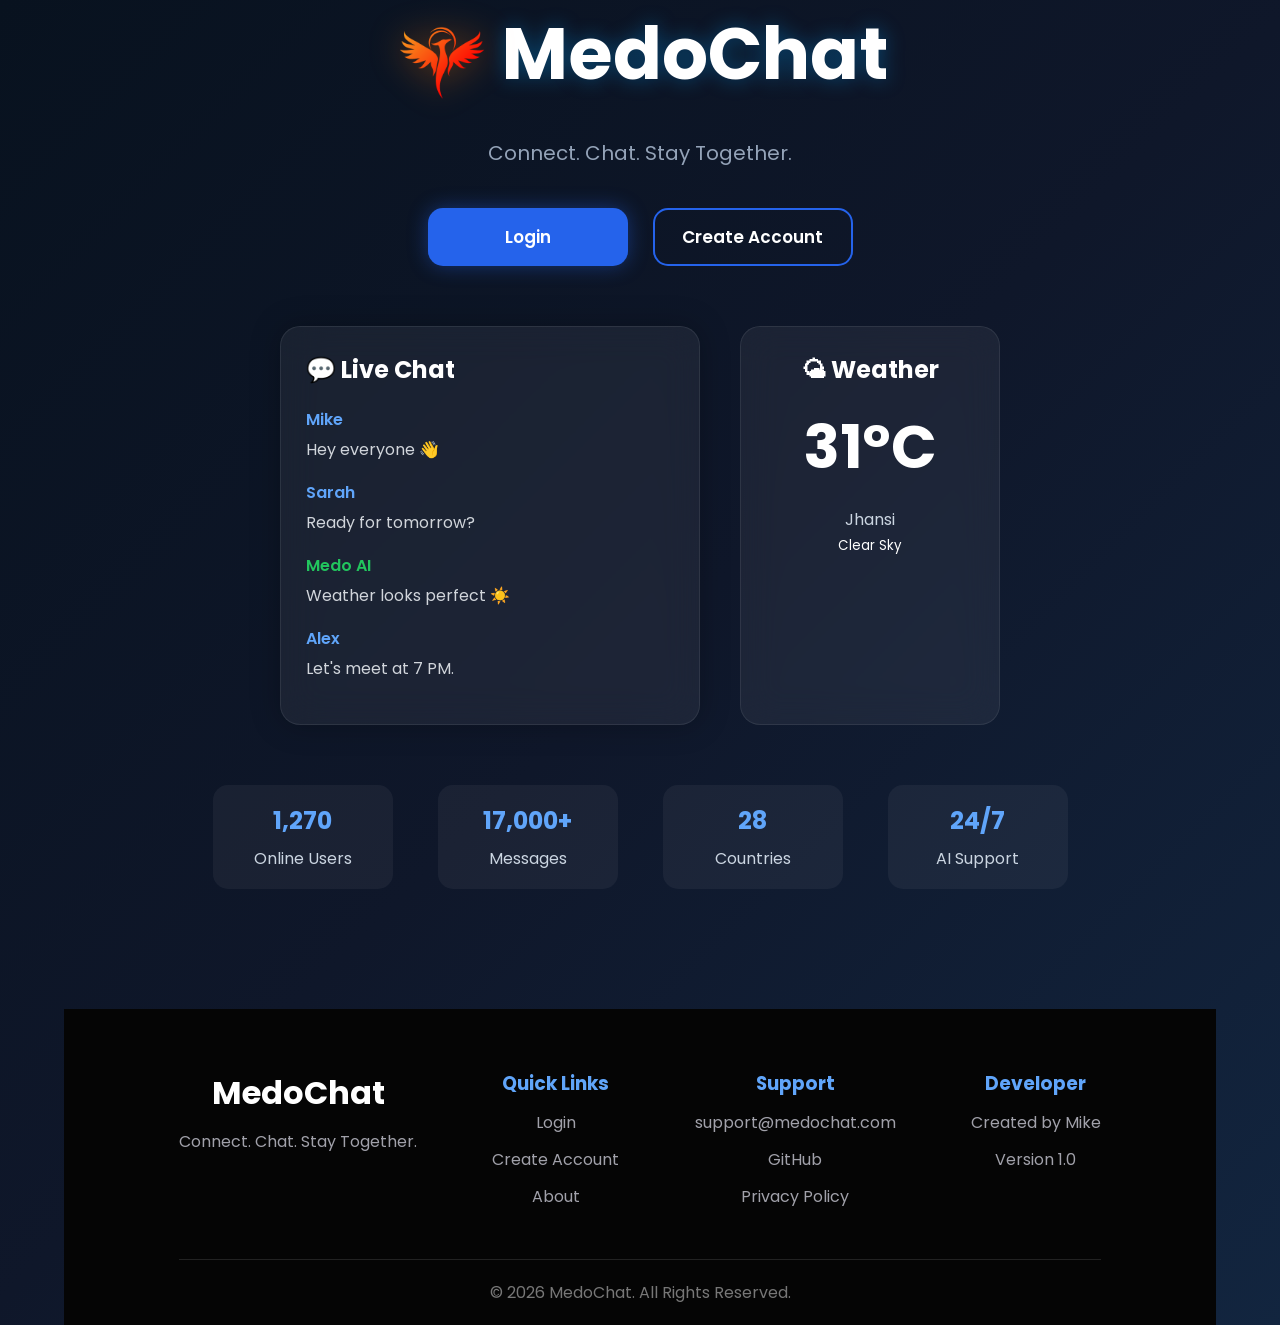
==== front_end/html/index.html @ a9aae153 "Setting up the env 6 & added an index.htmlpage" ====
<!DOCTYPE html>
<html lang="en">

<head>

    <meta charset="UTF-8">
    <meta name="viewport" content="width=device-width, initial-scale=1.0">

    <title>MedoChat</title>

    <link rel="stylesheet" href="../css/index.css">

</head>

<body>

    <!-- Floating Background -->
    <div class="background">

        <div class="bubble bubble1"></div>
        <div class="bubble bubble2"></div>
        <div class="bubble bubble3"></div>
        <div class="bubble bubble4"></div>
        <div class="bubble bubble5"></div>
        <div class="bubble bubble6"></div>
        <div class="bubble bubble7"></div>
        <div class="bubble bubble8"></div>

    </div>

    <!-- Main Container -->
    <div class="container">

        <!-- Hero Section -->
        <section class="hero">

           <div class="logo-container">

    <img src="../../images/logo.png" alt="MedoChat Logo" class="logo">

    <h1>MedoChat</h1>

</div>

            <p class="tagline">
                Connect. Chat. Stay Together.
            </p>

            <div class="buttons">

                <button id="loginBtn">
                    Login
                </button>

                <button id="signupBtn">
                    Create Account
                </button>

            </div>

        </section>

        <!-- Information Cards -->
        <section class="cards">

            <!-- Fake Chat -->
            <div class="chat-card">

                <h2>💬 Live Chat</h2>

                <div id="chatFeed">

                    <div class="message">
                        <span class="user">Mike</span>
                        <p>Hey everyone 👋</p>
                    </div>

                    <div class="message">
                        <span class="user">Sarah</span>
                        <p>Ready for tomorrow?</p>
                    </div>

                    <div class="message ai">
                        <span class="user">Medo AI</span>
                        <p>Weather looks perfect ☀️</p>
                    </div>

                    <div class="message">
                        <span class="user">Alex</span>
                        <p>Let's meet at 7 PM.</p>
                    </div>

                </div>

            </div>

            <!-- Weather Card -->
            <div class="weather-card">

                <h2>🌤 Weather</h2>

                <h1>31°C</h1>

                <p>Jhansi</p>

                <small>Clear Sky</small>

            </div>

        </section>

        <!-- Statistics -->
        <section class="stats">

            <div class="stat">
                <h2>1,842</h2>
                <p>Online Users</p>
            </div>

            <div class="stat">
                <h2>25K+</h2>
                <p>Messages</p>
            </div>

            <div class="stat">
                <h2>42</h2>
                <p>Countries</p>
            </div>

            <div class="stat">
                <h2>24/7</h2>
                <p>AI Support</p>
            </div>

        </section>

      <footer class="footer">

    <div class="footer-content">

        <div class="footer-section">

            <h2>MedoChat</h2>

            <p>
                Connect. Chat. Stay Together.
            </p>

        </div>

        <div class="footer-section">

            <h3>Quick Links</h3>

            <a href="#">Login</a>
            <a href="#">Create Account</a>
            <a href="#">About</a>

        </div>

        <div class="footer-section">

            <h3>Support</h3>

            <p>support@medochat.com</p>
            <p>GitHub</p>
            <p>Privacy Policy</p>

        </div>

        <div class="footer-section">

            <h3>Developer</h3>

            <p>Created by Mike</p>
            <p>Version 1.0</p>

        </div>

    </div>

    <div class="footer-bottom">

        © 2026 MedoChat. All Rights Reserved.

    </div>

</footer>

    </div>

    <script src="../js/index.js"></script>

</body>

</html>
---- front_end/css/index.css ----
/* Google Font */
@import url('https://fonts.googleapis.com/css2?family=Poppins:wght@300;400;500;600;700&display=swap');

*{
    margin:0;
    padding:0;
    box-sizing:border-box;
    font-family:'Poppins',sans-serif;
}

.logo-container{

    display:flex;

    justify-content:center;

    align-items:center;

    gap:10px;

    margin-bottom:15px;

}

.logo{

    width:100px;

    height:100px;

    object-fit:contain;

    filter:drop-shadow(0 0 18px rgba(255,120,0,.45));
    animation:logoIntro 1.2s ease;

}

@keyframes logoIntro{

    0%{

        opacity:0;

        transform:rotate(-20deg) scale(.7);

    }

    100%{

        opacity:1;

        transform:rotate(0deg) scale(1);

    }

}

.logo-container h1{

    font-size:72px;

    color:white;

    text-shadow:0 0 20px rgba(255,255,255,.15);

}

body{

    background:linear-gradient(135deg,#08121f,#0f172a,#12253f);

    color:white;

    min-height:100vh;

    overflow-x:hidden;

}

/* ==========================
        Floating Bubbles
========================== */

.background{

    position:fixed;

    width:100%;

    height:100%;

    overflow:hidden;

    z-index:-1;

}

.bubble{

    position:absolute;

    bottom:-120px;

    width:25px;

    height:25px;

    border-radius:50%;

    background:rgba(255,255,255,.08);

    animation:float 18s linear infinite;

}

.bubble1{left:8%;animation-delay:0s;}
.bubble2{left:18%;animation-delay:4s;}
.bubble3{left:30%;animation-delay:8s;}
.bubble4{left:42%;animation-delay:2s;}
.bubble5{left:60%;animation-delay:6s;}
.bubble6{left:74%;animation-delay:10s;}
.bubble7{left:86%;animation-delay:3s;}
.bubble8{left:95%;animation-delay:12s;}

@keyframes float{

0%{

transform:translateY(0) scale(.4);

opacity:0;

}

25%{

opacity:.2;

}

50%{

opacity:.35;

}

100%{

transform:translateY(-120vh) scale(1.3);

opacity:0;

}

}

/* ==========================
        Main Container
========================== */

.container{

    width:90%;

    max-width:1300px;

    margin:auto;

    min-height:100vh;

    display:flex;

    flex-direction:column;

    justify-content:center;

}

/* ==========================
          Hero
========================== */

.hero{

    text-align:center;

    margin-bottom:60px;

}

.hero h1{

    font-size:72px;

    font-weight:700;

    margin-bottom:15px;

    color:white;

    text-shadow:0 0 20px rgba(0,162,255,.35);

}

.tagline{

    color:#94a3b8;

    font-size:20px;

    margin-bottom:40px;

}

/* ==========================
         Buttons
========================== */

.buttons{

    display:flex;

    justify-content:center;

    gap:25px;

}

button{

    width:200px;

    height:58px;

    border:none;

    border-radius:15px;

    cursor:pointer;

    font-size:17px;

    font-weight:600;

    transition:.35s;

}

#loginBtn{

    background:#2563eb;

    color:white;

    box-shadow:0 0 20px rgba(37,99,235,.4);

}

#signupBtn{

    background:transparent;

    border:2px solid #2563eb;

    color:white;

}

button:hover{

    transform:translateY(-5px);

}

/* ==========================
        Cards Section
========================== */

.cards{

    display:flex;

    justify-content:center;

    gap:40px;

    flex-wrap:wrap;

}

/* ==========================
        Chat Card
========================== */

.chat-card{

    width:420px;

    background:rgba(255,255,255,.06);

    backdrop-filter:blur(18px);

    border:1px solid rgba(255,255,255,.08);

    border-radius:20px;

    padding:25px;

    box-shadow:0 0 30px rgba(0,0,0,.25);

}

.chat-card h2{

    margin-bottom:20px;

}

.message{

    margin-bottom:18px;

}

.user{

    color:#60a5fa;

    font-weight:600;

}

.message p{

    margin-top:5px;

    color:#d1d5db;

}

.ai .user{

    color:#22c55e;

}

/* ==========================
        Weather
========================== */

.weather-card{

    width:260px;

    background:rgba(255,255,255,.06);

    backdrop-filter:blur(18px);

    border-radius:20px;

    padding:25px;

    text-align:center;

    border:1px solid rgba(255,255,255,.08);

}

.weather-card h1{

    font-size:60px;

    margin:15px 0;

}

.weather-card p{

    color:#cbd5e1;

}

/* ==========================
         Stats
========================== */

.stats{

    margin-top:60px;

    display:flex;

    justify-content:center;

    gap:45px;

    flex-wrap:wrap;

}

.stat{

    width:180px;

    background:rgba(255,255,255,.05);

    padding:18px;

    border-radius:15px;

    text-align:center;

}

.stat h2{

    color:#60a5fa;

    margin-bottom:8px;

}

.stat p{

    color:#cbd5e1;

}

/* ==========================
         Footer
========================== */

footer{

    margin-top:60px;

    text-align:center;

    color:#64748b;

    padding-bottom:20px;

}

/* ==========================
        Responsive
========================== */

@media(max-width:900px){

.cards{

flex-direction:column;

align-items:center;

}

.hero h1{

font-size:50px;

}

.buttons{

flex-direction:column;

align-items:center;

}

}
/* ==========================
            FOOTER
========================== */

.footer{

    margin-top:120px;

    background:#050505;

    padding:60px 10% 20px;

}

.footer-content{

    display:flex;

    justify-content:space-between;

    flex-wrap:wrap;

    gap:50px;

}

.footer-section{

    display:flex;

    flex-direction:column;

    gap:12px;

}

.footer-section h2{

    color:white;

    font-size:32px;

}

.footer-section h3{

    color:#60A5FA;

}

.footer-section p{

    color:#A1A1AA;

}

.footer-section a{

    color:#A1A1AA;

    text-decoration:none;

    transition:.3s;

}

.footer-section a:hover{

    color:#60A5FA;

}

.footer-bottom{

    margin-top:50px;

    border-top:1px solid #222;

    padding-top:20px;

    text-align:center;

    color:#777;

}
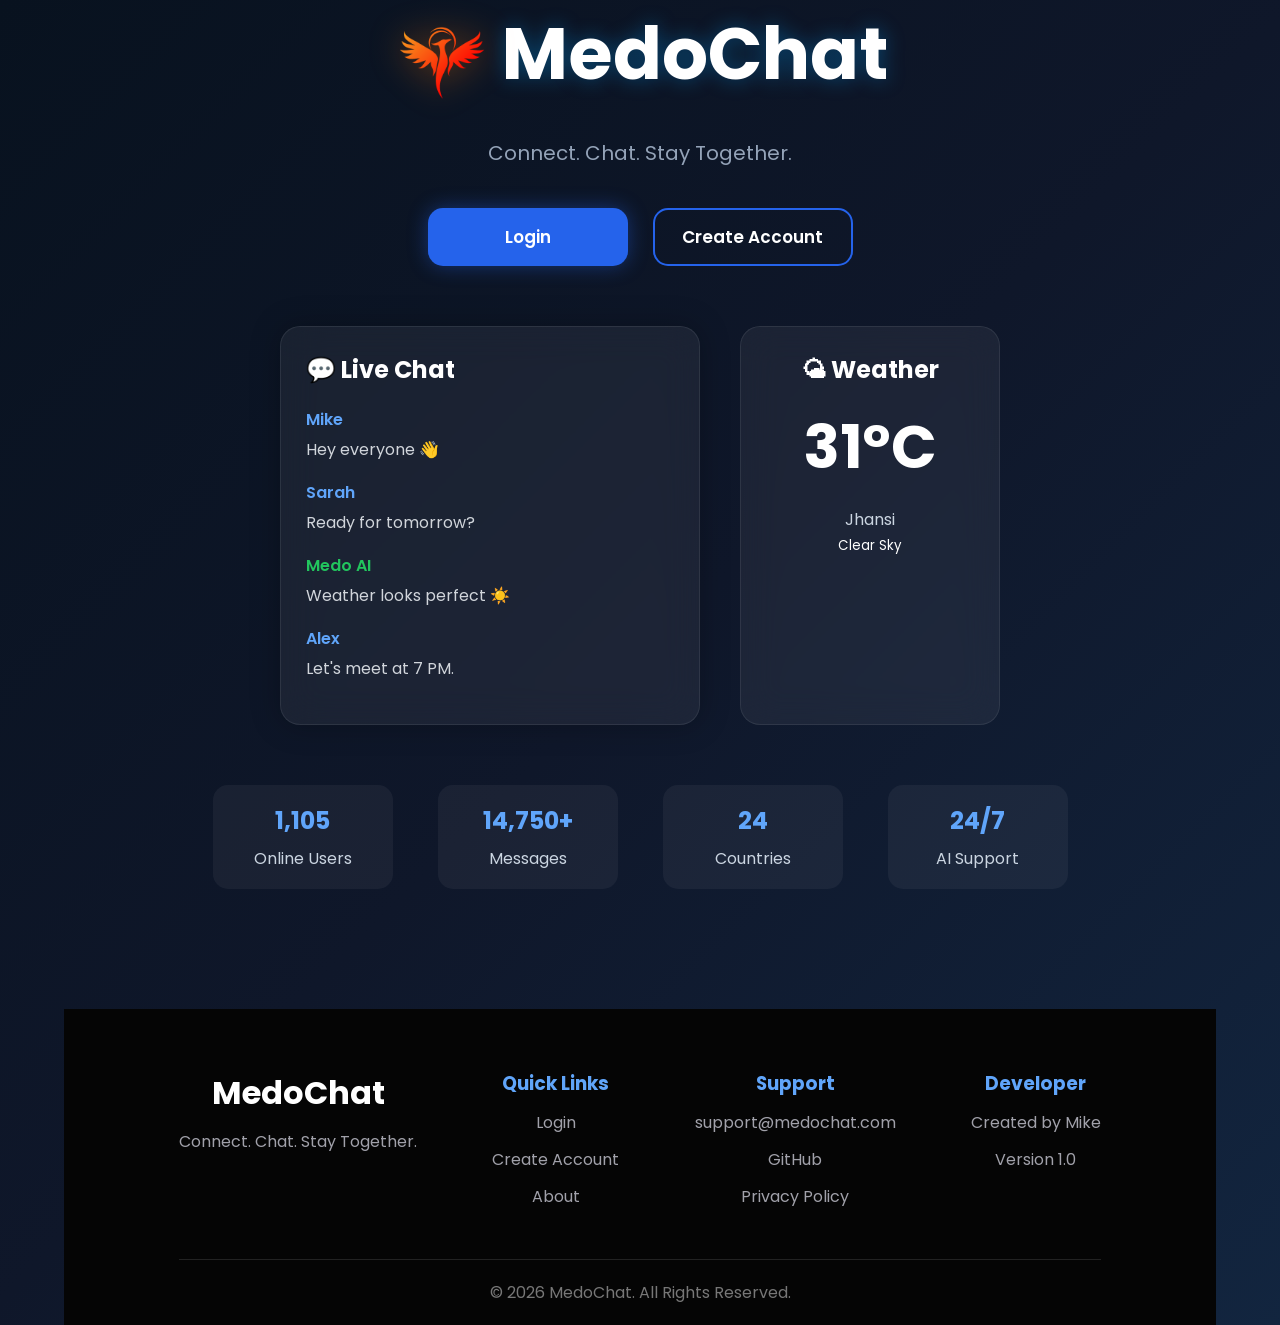
==== commit a6e780a1: "Setting up the env 7 & added an about.html.css.js" ====
--- a/front_end/html/index.html
+++ b/front_end/html/index.html
@@ -154,7 +154,7 @@
 
             <a href="#">Login</a>
             <a href="#">Create Account</a>
-            <a href="#">About</a>
+            <a href="about.html">About</a>
 
         </div>
 
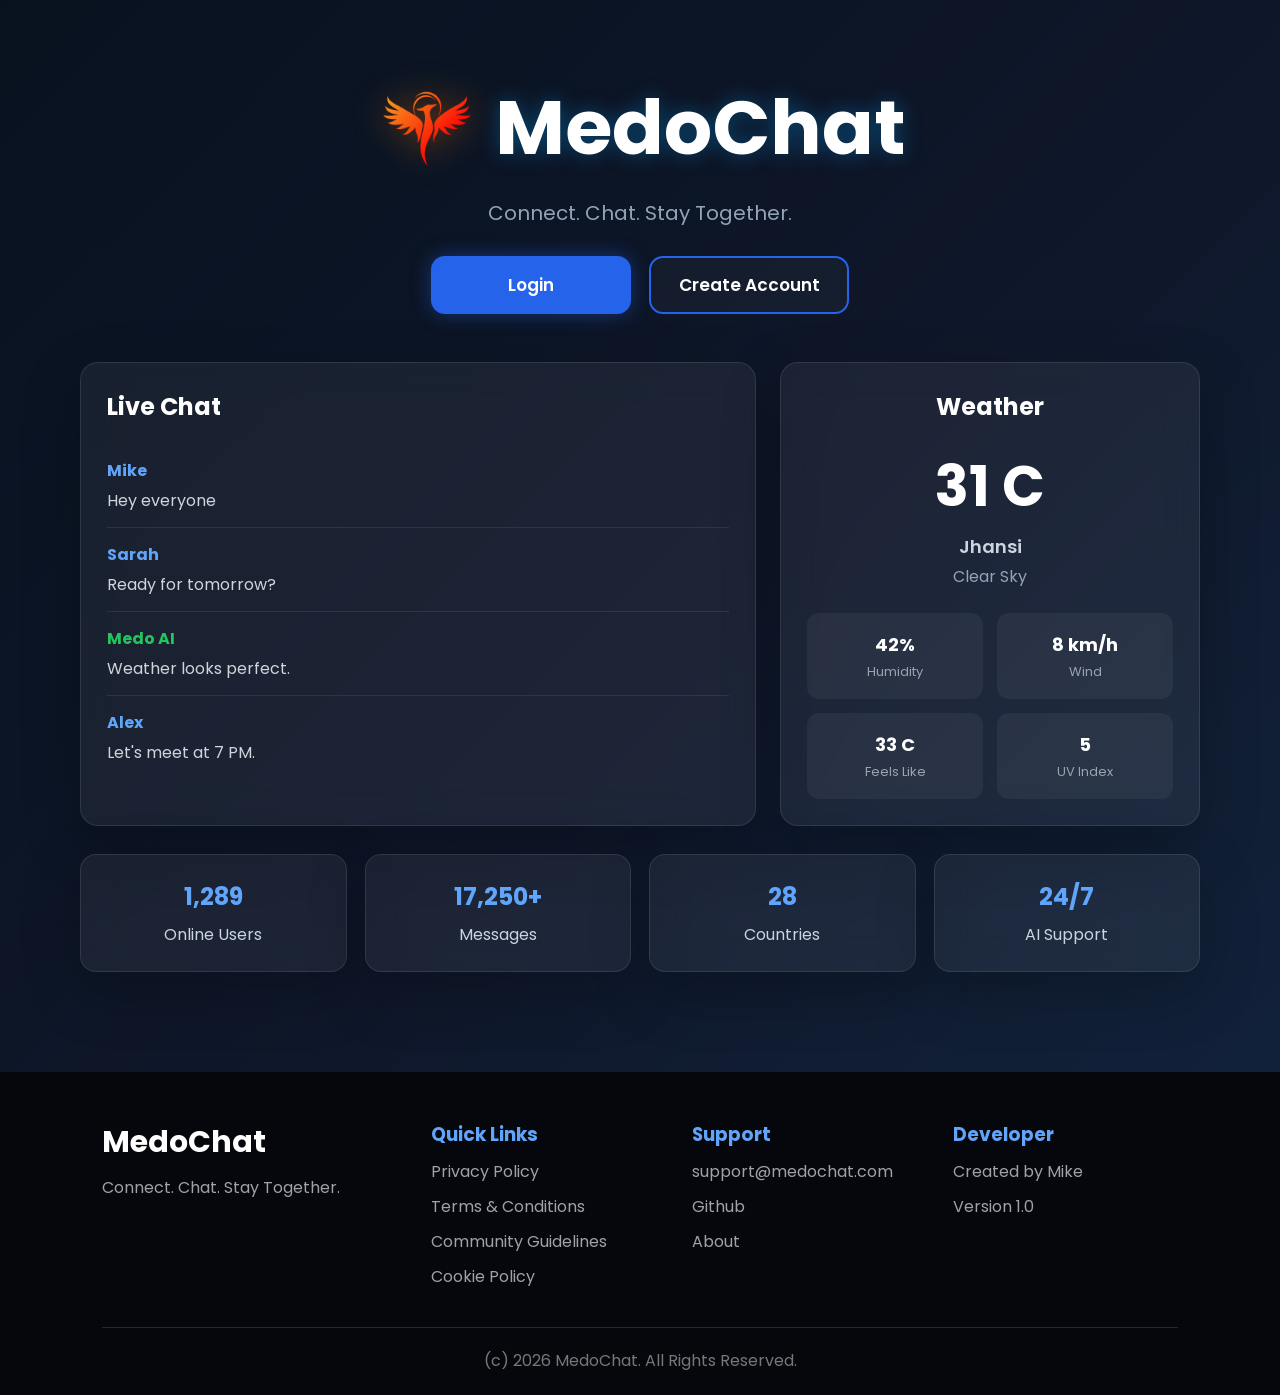
==== commit 9b51e38e: "Setting up the env 8 & added the whole app" ====
--- a/front_end/html/index.html
+++ b/front_end/html/index.html
@@ -2,21 +2,14 @@
 <html lang="en">
 
 <head>
-
     <meta charset="UTF-8">
     <meta name="viewport" content="width=device-width, initial-scale=1.0">
-
     <title>MedoChat</title>
-
     <link rel="stylesheet" href="../css/index.css">
-
 </head>
 
 <body>
-
-    <!-- Floating Background -->
-    <div class="background">
-
+    <div class="background" aria-hidden="true">
         <div class="bubble bubble1"></div>
         <div class="bubble bubble2"></div>
         <div class="bubble bubble3"></div>
@@ -25,54 +18,31 @@
         <div class="bubble bubble6"></div>
         <div class="bubble bubble7"></div>
         <div class="bubble bubble8"></div>
-
     </div>
 
-    <!-- Main Container -->
-    <div class="container">
+    <main class="page-shell">
+        <section class="hero">
+            <div class="logo-container">
+                <img src="../../images/logo.png" alt="MedoChat Logo" class="logo">
+                <h1>MedoChat</h1>
+            </div>
 
-        <!-- Hero Section -->
-        <section class="hero">
-
-           <div class="logo-container">
-
-    <img src="../../images/logo.png" alt="MedoChat Logo" class="logo">
-
-    <h1>MedoChat</h1>
-
-</div>
-
-            <p class="tagline">
-                Connect. Chat. Stay Together.
-            </p>
+            <p class="tagline">Connect. Chat. Stay Together.</p>
 
             <div class="buttons">
-
-                <button id="loginBtn">
-                    Login
-                </button>
-
-                <button id="signupBtn">
-                    Create Account
-                </button>
-
+                <button id="loginBtn" type="button">Login</button>
+                <button id="signupBtn" type="button">Create Account</button>
             </div>
-
         </section>
 
-        <!-- Information Cards -->
-        <section class="cards">
-
-            <!-- Fake Chat -->
-            <div class="chat-card">
-
-                <h2>💬 Live Chat</h2>
+        <section class="feature-grid" aria-label="MedoChat preview">
+            <article class="chat-card">
+                <h2>Live Chat</h2>
 
                 <div id="chatFeed">
-
                     <div class="message">
                         <span class="user">Mike</span>
-                        <p>Hey everyone 👋</p>
+                        <p>Hey everyone</p>
                     </div>
 
                     <div class="message">
@@ -82,36 +52,47 @@
 
                     <div class="message ai">
                         <span class="user">Medo AI</span>
-                        <p>Weather looks perfect ☀️</p>
+                        <p>Weather looks perfect.</p>
                     </div>
 
                     <div class="message">
                         <span class="user">Alex</span>
                         <p>Let's meet at 7 PM.</p>
                     </div>
+                </div>
+            </article>
 
+            <article class="weather-card">
+                <h2>Weather</h2>
+                <div class="temp">31 C</div>
+                <p class="city">Jhansi</p>
+                <p class="condition">Clear Sky</p>
+
+                <div class="weather-info">
+                    <div>
+                        <span>42%</span>
+                        <p>Humidity</p>
+                    </div>
+
+                    <div>
+                        <span>8 km/h</span>
+                        <p>Wind</p>
+                    </div>
+
+                    <div>
+                        <span>33 C</span>
+                        <p>Feels Like</p>
+                    </div>
+
+                    <div>
+                        <span>5</span>
+                        <p>UV Index</p>
+                    </div>
                 </div>
-
-            </div>
-
-            <!-- Weather Card -->
-            <div class="weather-card">
-
-                <h2>🌤 Weather</h2>
-
-                <h1>31°C</h1>
-
-                <p>Jhansi</p>
-
-                <small>Clear Sky</small>
-
-            </div>
-
+            </article>
         </section>
 
-        <!-- Statistics -->
-        <section class="stats">
-
+        <section class="stats" aria-label="Platform statistics">
             <div class="stat">
                 <h2>1,842</h2>
                 <p>Online Users</p>
@@ -131,66 +112,44 @@
                 <h2>24/7</h2>
                 <p>AI Support</p>
             </div>
+        </section>
+    </main>
 
-        </section>
+    <footer class="footer">
+        <div class="footer-content">
+            <div class="footer-section">
+                <h2>MedoChat</h2>
+                <p>Connect. Chat. Stay Together.</p>
+            </div>
 
-      <footer class="footer">
+            <div class="footer-section">
+                <h3>Quick Links</h3>
+                <a href="../../pdf/MedoChat_Privacy_Policy.pdf" target="_blank">Privacy Policy</a>
+                <a href="../../pdf/MedoChat_Terms_and_Conditions.pdf" target="_blank">Terms & Conditions</a>
+                <a href="../../pdf/MedoChat_Community_Guidelines.pdf" target="_blank">Community Guidelines</a>
+                <a href="../../pdf/MedoChat_Cookie_Policy.pdf" target="_blank">Cookie Policy</a>
+            </div>
 
-    <div class="footer-content">
+            <div class="footer-section">
+                <h3>Support</h3>
+                <p>support@medochat.com</p>
+                <a href="https://github.com/Ayaan-khn/MedoChat">Github</a>
+                <a href="about.html">About</a>
+            </div>
 
-        <div class="footer-section">
-
-            <h2>MedoChat</h2>
-
-            <p>
-                Connect. Chat. Stay Together.
-            </p>
-
+            <div class="footer-section">
+                <h3>Developer</h3>
+                <a href="https://www.linkedin.com/in/ayaan-khan-522985264/">Created by Mike</a>
+                <p>Version 1.0</p>
+            </div>
         </div>
 
-        <div class="footer-section">
-
-            <h3>Quick Links</h3>
-
-            <a href="#">Login</a>
-            <a href="#">Create Account</a>
-            <a href="about.html">About</a>
-
+        <div class="footer-bottom">
+            (c) 2026 MedoChat. All Rights Reserved.
         </div>
-
-        <div class="footer-section">
-
-            <h3>Support</h3>
-
-            <p>support@medochat.com</p>
-            <p>GitHub</p>
-            <p>Privacy Policy</p>
-
-        </div>
-
-        <div class="footer-section">
-
-            <h3>Developer</h3>
-
-            <p>Created by Mike</p>
-            <p>Version 1.0</p>
-
-        </div>
-
-    </div>
-
-    <div class="footer-bottom">
-
-        © 2026 MedoChat. All Rights Reserved.
-
-    </div>
-
-</footer>
-
-    </div>
+    </footer>
 
     <script src="../js/index.js"></script>
-
 </body>
 
-</html>+</html>
--- a/front_end/css/index.css
+++ b/front_end/css/index.css
@@ -1,116 +1,34 @@
-/* Google Font */
 @import url('https://fonts.googleapis.com/css2?family=Poppins:wght@300;400;500;600;700&display=swap');
 
 *{
+    box-sizing:border-box;
     margin:0;
     padding:0;
-    box-sizing:border-box;
     font-family:'Poppins',sans-serif;
 }
 
-.logo-container{
-
-    display:flex;
-
-    justify-content:center;
-
-    align-items:center;
-
-    gap:10px;
-
-    margin-bottom:15px;
-
-}
-
-.logo{
-
-    width:100px;
-
-    height:100px;
-
-    object-fit:contain;
-
-    filter:drop-shadow(0 0 18px rgba(255,120,0,.45));
-    animation:logoIntro 1.2s ease;
-
-}
-
-@keyframes logoIntro{
-
-    0%{
-
-        opacity:0;
-
-        transform:rotate(-20deg) scale(.7);
-
-    }
-
-    100%{
-
-        opacity:1;
-
-        transform:rotate(0deg) scale(1);
-
-    }
-
-}
-
-.logo-container h1{
-
-    font-size:72px;
-
-    color:white;
-
-    text-shadow:0 0 20px rgba(255,255,255,.15);
-
-}
-
 body{
-
+    min-height:100vh;
+    overflow-x:hidden;
+    color:white;
     background:linear-gradient(135deg,#08121f,#0f172a,#12253f);
-
-    color:white;
-
-    min-height:100vh;
-
-    overflow-x:hidden;
-
-}
-
-/* ==========================
-        Floating Bubbles
-========================== */
+}
 
 .background{
-
     position:fixed;
-
-    width:100%;
-
-    height:100%;
-
+    inset:0;
+    z-index:-1;
     overflow:hidden;
-
-    z-index:-1;
-
 }
 
 .bubble{
-
     position:absolute;
-
     bottom:-120px;
-
-    width:25px;
-
-    height:25px;
-
+    width:28px;
+    height:28px;
     border-radius:50%;
-
     background:rgba(255,255,255,.08);
-
     animation:float 18s linear infinite;
-
 }
 
 .bubble1{left:8%;animation-delay:0s;}
@@ -123,436 +41,290 @@
 .bubble8{left:95%;animation-delay:12s;}
 
 @keyframes float{
-
-0%{
-
-transform:translateY(0) scale(.4);
-
-opacity:0;
-
-}
-
-25%{
-
-opacity:.2;
-
-}
-
-50%{
-
-opacity:.35;
-
-}
-
-100%{
-
-transform:translateY(-120vh) scale(1.3);
-
-opacity:0;
-
-}
-
-}
-
-/* ==========================
-        Main Container
-========================== */
-
-.container{
-
-    width:90%;
-
-    max-width:1300px;
-
-    margin:auto;
-
-    min-height:100vh;
-
+    0%{transform:translateY(0) scale(.4);opacity:0;}
+    25%{opacity:.2;}
+    50%{opacity:.35;}
+    100%{transform:translateY(-120vh) scale(1.3);opacity:0;}
+}
+
+.page-shell{
+    width:min(1120px,92%);
+    margin:0 auto;
+    padding:76px 0 48px;
+}
+
+.hero{
+    display:grid;
+    justify-items:center;
+    text-align:center;
+    gap:18px;
+    margin-bottom:48px;
+}
+
+.logo-container{
     display:flex;
-
+    align-items:center;
+    justify-content:center;
+    gap:16px;
+    flex-wrap:wrap;
+}
+
+.logo{
+    width:104px;
+    height:104px;
+    object-fit:contain;
+    filter:drop-shadow(0 0 18px rgba(255,120,0,.45));
+    animation:logoIntro 1.2s ease;
+}
+
+@keyframes logoIntro{
+    0%{opacity:0;transform:rotate(-20deg) scale(.7);}
+    100%{opacity:1;transform:rotate(0deg) scale(1);}
+}
+
+.logo-container h1{
+    font-size:clamp(46px,7vw,76px);
+    line-height:1;
+    font-weight:700;
+    text-shadow:0 0 20px rgba(0,162,255,.35);
+}
+
+.tagline{
+    color:#94a3b8;
+    font-size:20px;
+}
+
+.buttons{
+    display:flex;
+    justify-content:center;
+    gap:18px;
+    flex-wrap:wrap;
+    margin-top:10px;
+}
+
+button{
+    width:200px;
+    min-height:58px;
+    border:0;
+    border-radius:14px;
+    cursor:pointer;
+    color:white;
+    font-size:17px;
+    font-weight:600;
+    transition:transform .3s, box-shadow .3s, border-color .3s;
+}
+
+#loginBtn{
+    background:#2563eb;
+    box-shadow:0 0 20px rgba(37,99,235,.4);
+}
+
+#signupBtn{
+    border:2px solid #2563eb;
+    background:rgba(255,255,255,.03);
+}
+
+button:hover{
+    transform:translateY(-4px);
+}
+
+.feature-grid{
+    display:grid;
+    grid-template-columns:minmax(0,1.45fr) minmax(280px,.9fr);
+    align-items:stretch;
+    gap:24px;
+}
+
+.chat-card,
+.weather-card,
+.stat{
+    border:1px solid rgba(255,255,255,.1);
+    background:rgba(255,255,255,.06);
+    box-shadow:0 20px 60px rgba(0,0,0,.24);
+    backdrop-filter:blur(18px);
+}
+
+.chat-card,
+.weather-card{
+    border-radius:18px;
+    padding:26px;
+}
+
+.chat-card h2,
+.weather-card h2{
+    margin-bottom:20px;
+    font-size:24px;
+}
+
+.message{
+    padding:14px 0;
+    border-bottom:1px solid rgba(255,255,255,.08);
+}
+
+.message:last-child{
+    border-bottom:0;
+}
+
+.user{
+    color:#60a5fa;
+    font-weight:700;
+}
+
+.message p{
+    margin-top:5px;
+    color:#d1d5db;
+}
+
+.ai .user{
+    color:#22c55e;
+}
+
+.weather-card{
+    text-align:center;
+}
+
+.temp{
+    margin:12px 0 4px;
+    color:white;
+    font-size:56px;
+    font-weight:700;
+}
+
+.city{
+    color:#cbd5e1;
+    font-size:18px;
+    font-weight:600;
+}
+
+.condition{
+    color:#94a3b8;
+    margin-top:4px;
+}
+
+.weather-info{
+    display:grid;
+    grid-template-columns:1fr 1fr;
+    gap:14px;
+    margin-top:24px;
+}
+
+.weather-info div{
+    min-height:86px;
+    display:grid;
+    align-content:center;
+    gap:4px;
+    border-radius:12px;
+    background:rgba(255,255,255,.05);
+}
+
+.weather-info span{
+    color:white;
+    font-size:18px;
+    font-weight:700;
+}
+
+.weather-info p{
+    color:#9ca3af;
+    font-size:13px;
+}
+
+.stats{
+    display:grid;
+    grid-template-columns:repeat(4,1fr);
+    gap:18px;
+    margin-top:28px;
+}
+
+.stat{
+    min-height:118px;
+    display:grid;
+    place-items:center;
+    align-content:center;
+    gap:8px;
+    border-radius:16px;
+    text-align:center;
+}
+
+.stat h2{
+    color:#60a5fa;
+}
+
+.stat p{
+    color:#cbd5e1;
+}
+
+.footer{
+    margin-top:52px;
+    padding:48px max(20px,8vw) 22px;
+    color:#64748b;
+    background:#05070c;
+}
+
+.footer-content{
+    display:grid;
+    grid-template-columns:1.3fr repeat(3,1fr);
+    gap:36px;
+    width:min(1120px,100%);
+    margin:0 auto;
+}
+
+.footer-section{
+    display:flex;
     flex-direction:column;
-
-    justify-content:center;
-
-}
-
-/* ==========================
-          Hero
-========================== */
-
-.hero{
-
+    gap:10px;
+}
+
+.footer-section h2{
+    color:white;
+    font-size:30px;
+}
+
+.footer-section h3{
+    color:#60a5fa;
+}
+
+.footer-section p,
+.footer-section a{
+    color:#a1a1aa;
+    text-decoration:none;
+}
+
+.footer-section a:hover{
+    color:#60a5fa;
+}
+
+.footer-bottom{
+    width:min(1120px,100%);
+    margin:38px auto 0;
+    padding-top:20px;
+    border-top:1px solid #1f2937;
     text-align:center;
-
-    margin-bottom:60px;
-
-}
-
-.hero h1{
-
-    font-size:72px;
-
-    font-weight:700;
-
-    margin-bottom:15px;
-
-    color:white;
-
-    text-shadow:0 0 20px rgba(0,162,255,.35);
-
-}
-
-.tagline{
-
-    color:#94a3b8;
-
-    font-size:20px;
-
-    margin-bottom:40px;
-
-}
-
-/* ==========================
-         Buttons
-========================== */
-
-.buttons{
-
-    display:flex;
-
-    justify-content:center;
-
-    gap:25px;
-
-}
-
-button{
-
-    width:200px;
-
-    height:58px;
-
-    border:none;
-
-    border-radius:15px;
-
-    cursor:pointer;
-
-    font-size:17px;
-
-    font-weight:600;
-
-    transition:.35s;
-
-}
-
-#loginBtn{
-
-    background:#2563eb;
-
-    color:white;
-
-    box-shadow:0 0 20px rgba(37,99,235,.4);
-
-}
-
-#signupBtn{
-
-    background:transparent;
-
-    border:2px solid #2563eb;
-
-    color:white;
-
-}
-
-button:hover{
-
-    transform:translateY(-5px);
-
-}
-
-/* ==========================
-        Cards Section
-========================== */
-
-.cards{
-
-    display:flex;
-
-    justify-content:center;
-
-    gap:40px;
-
-    flex-wrap:wrap;
-
-}
-
-/* ==========================
-        Chat Card
-========================== */
-
-.chat-card{
-
-    width:420px;
-
-    background:rgba(255,255,255,.06);
-
-    backdrop-filter:blur(18px);
-
-    border:1px solid rgba(255,255,255,.08);
-
-    border-radius:20px;
-
-    padding:25px;
-
-    box-shadow:0 0 30px rgba(0,0,0,.25);
-
-}
-
-.chat-card h2{
-
-    margin-bottom:20px;
-
-}
-
-.message{
-
-    margin-bottom:18px;
-
-}
-
-.user{
-
-    color:#60a5fa;
-
-    font-weight:600;
-
-}
-
-.message p{
-
-    margin-top:5px;
-
-    color:#d1d5db;
-
-}
-
-.ai .user{
-
-    color:#22c55e;
-
-}
-
-/* ==========================
-        Weather
-========================== */
-
-.weather-card{
-
-    width:260px;
-
-    background:rgba(255,255,255,.06);
-
-    backdrop-filter:blur(18px);
-
-    border-radius:20px;
-
-    padding:25px;
-
-    text-align:center;
-
-    border:1px solid rgba(255,255,255,.08);
-
-}
-
-.weather-card h1{
-
-    font-size:60px;
-
-    margin:15px 0;
-
-}
-
-.weather-card p{
-
-    color:#cbd5e1;
-
-}
-
-/* ==========================
-         Stats
-========================== */
-
-.stats{
-
-    margin-top:60px;
-
-    display:flex;
-
-    justify-content:center;
-
-    gap:45px;
-
-    flex-wrap:wrap;
-
-}
-
-.stat{
-
-    width:180px;
-
-    background:rgba(255,255,255,.05);
-
-    padding:18px;
-
-    border-radius:15px;
-
-    text-align:center;
-
-}
-
-.stat h2{
-
-    color:#60a5fa;
-
-    margin-bottom:8px;
-
-}
-
-.stat p{
-
-    color:#cbd5e1;
-
-}
-
-/* ==========================
-         Footer
-========================== */
-
-footer{
-
-    margin-top:60px;
-
-    text-align:center;
-
-    color:#64748b;
-
-    padding-bottom:20px;
-
-}
-
-/* ==========================
-        Responsive
-========================== */
+    color:#777;
+}
 
 @media(max-width:900px){
-
-.cards{
-
-flex-direction:column;
-
-align-items:center;
-
-}
-
-.hero h1{
-
-font-size:50px;
-
-}
-
-.buttons{
-
-flex-direction:column;
-
-align-items:center;
-
-}
-
-}
-/* ==========================
-            FOOTER
-========================== */
-
-.footer{
-
-    margin-top:120px;
-
-    background:#050505;
-
-    padding:60px 10% 20px;
-
-}
-
-.footer-content{
-
-    display:flex;
-
-    justify-content:space-between;
-
-    flex-wrap:wrap;
-
-    gap:50px;
-
-}
-
-.footer-section{
-
-    display:flex;
-
-    flex-direction:column;
-
-    gap:12px;
-
-}
-
-.footer-section h2{
-
-    color:white;
-
-    font-size:32px;
-
-}
-
-.footer-section h3{
-
-    color:#60A5FA;
-
-}
-
-.footer-section p{
-
-    color:#A1A1AA;
-
-}
-
-.footer-section a{
-
-    color:#A1A1AA;
-
-    text-decoration:none;
-
-    transition:.3s;
-
-}
-
-.footer-section a:hover{
-
-    color:#60A5FA;
-
-}
-
-.footer-bottom{
-
-    margin-top:50px;
-
-    border-top:1px solid #222;
-
-    padding-top:20px;
-
-    text-align:center;
-
-    color:#777;
-
-}+    .feature-grid,
+    .stats,
+    .footer-content{
+        grid-template-columns:1fr;
+    }
+
+    .page-shell{
+        padding-top:44px;
+    }
+}
+
+@media(max-width:520px){
+    .logo{
+        width:84px;
+        height:84px;
+    }
+
+    button{
+        width:100%;
+    }
+
+    .weather-info{
+        grid-template-columns:1fr;
+    }
+}
